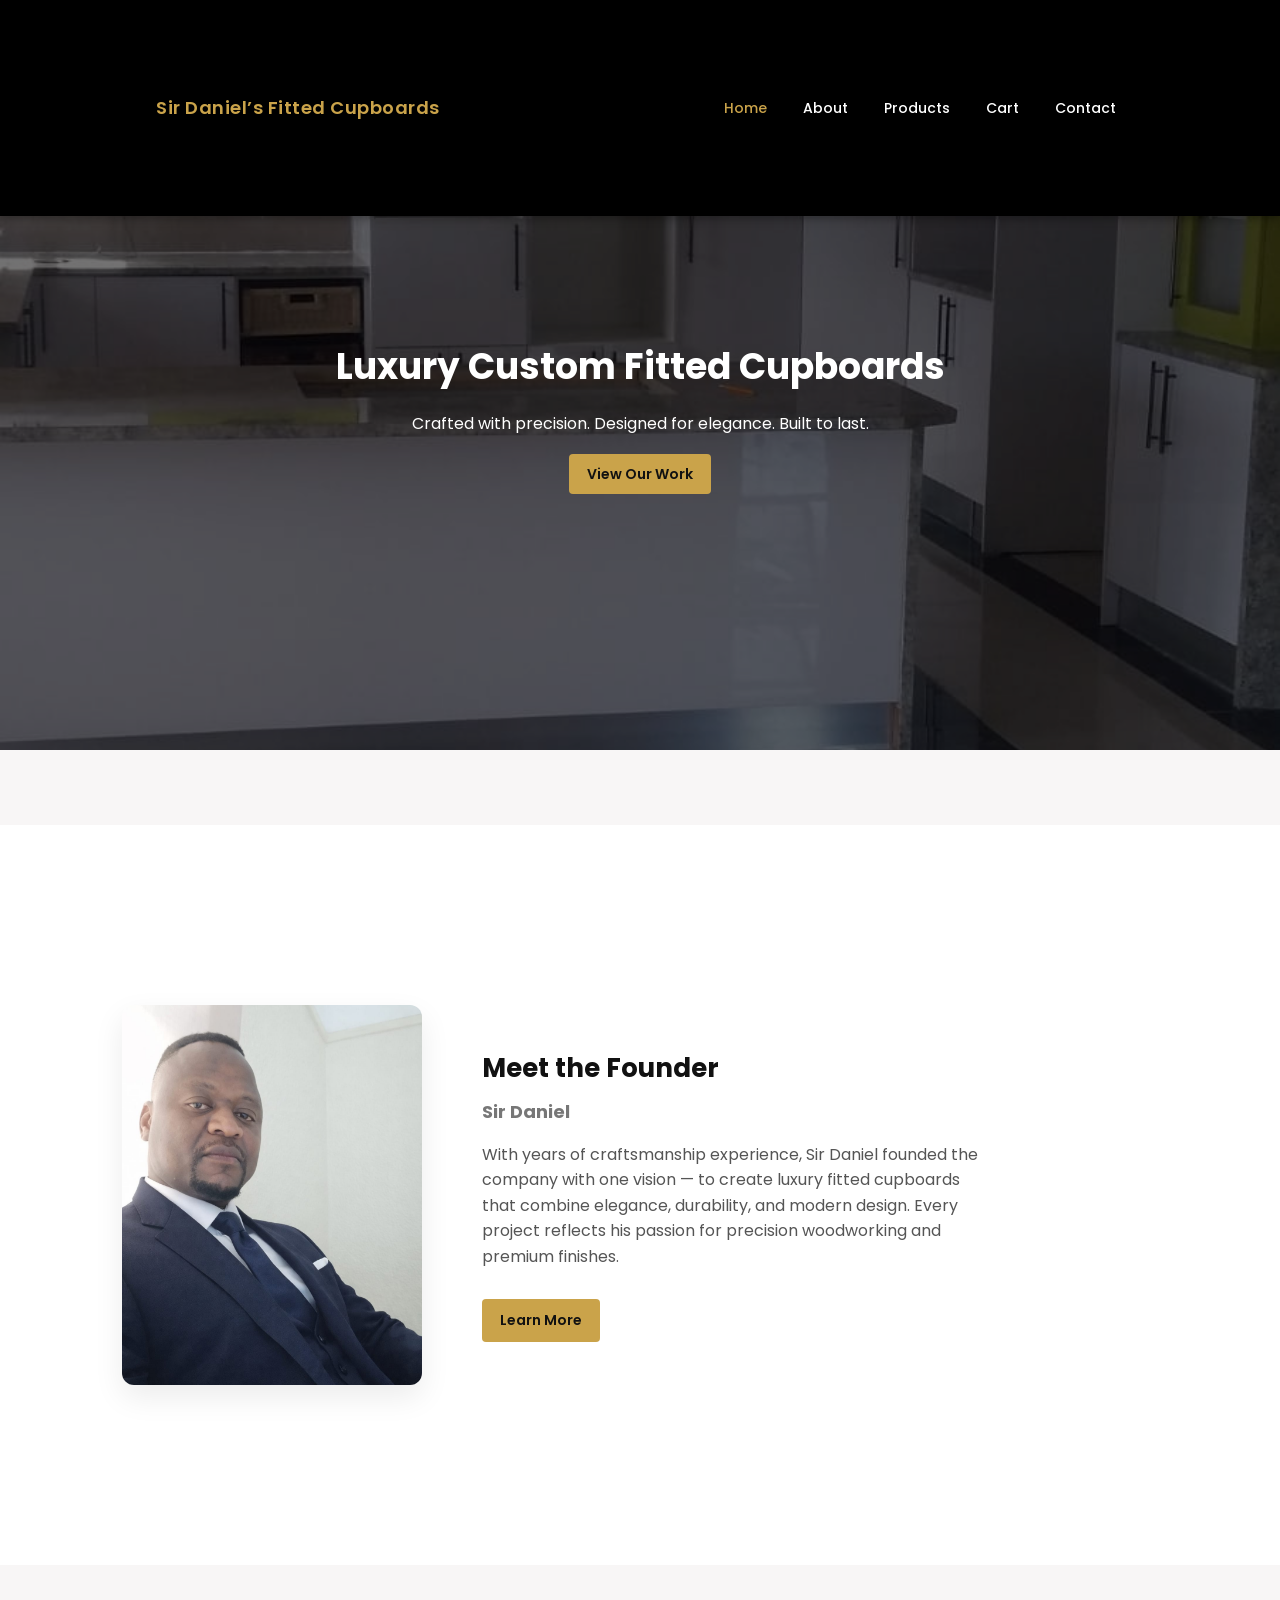
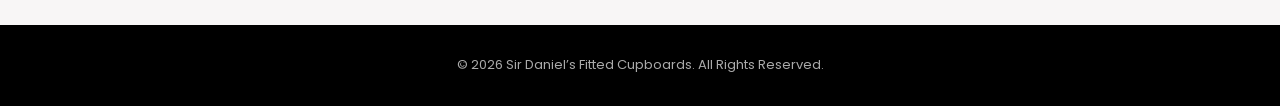
==== sir-daniel/index.html @ 5af6c45e "First upload" ====
<!DOCTYPE html>
<html lang="en">
<head>
<meta charset="UTF-8">
<meta name="viewport" content="width=device-width, initial-scale=1.0">
<title>Sir Daniel’s Fitted Cupboards | Custom Luxury Woodwork</title>

<link href="https://fonts.googleapis.com/css2?family=Poppins:wght@300;400;500;600;700&display=swap" rel="stylesheet">
<link rel="stylesheet" href="../css/styles.css">
</head>

<body>

<!-- ================= NAVBAR ================= -->

<header class="site-header">
  <div class="container nav-inner">
    <div class="logo">
      <a href="index.html">Sir Daniel’s Fitted Cupboards</a>
    </div>

    <nav class="nav-links">
      <a href="index.html" class="active">Home</a>
      <a href="about.html">About</a>
      <a href="products.html">Products</a>
      <a href="cart.html">Cart</a>
      <a href="contact.html">Contact</a>
    </nav>
  </div>
</header>

<!-- ================= HERO SECTION ================= -->

<section class="hero">

  <div class="slide active">
    <img src="../images/img1.jpeg" alt="Luxury Fitted Cupboards">
  </div>

  <div class="slide">
    <img src="../images/img2.jpeg" alt="Modern Wardrobe Design">
  </div>

  <div class="slide">
    <img src="../images/img3.jpeg" alt="Custom Bedroom Cupboards">
  </div>

  <div class="hero-overlay">
    <div class="hero-content">
      <h1>Luxury Custom Fitted Cupboards</h1>
      <p>Crafted with precision. Designed for elegance. Built to last.</p>
      <a href="products.html" class="btn-primary">View Our Work</a>
    </div>
  </div>

</section>

<!-- ================= FOUNDER SECTION ================= -->

<section class="founder-section">
  <div class="container founder-container">

    <div class="founder-image">
      <img src="../images/daniel.jpeg" alt="Founder - Sir Daniel">
    </div>

    <div class="founder-content">
      <h2>Meet the Founder</h2>
      <h3>Sir Daniel</h3>
      <p>
        With years of craftsmanship experience, Sir Daniel founded the company
        with one vision — to create luxury fitted cupboards that combine
        elegance, durability, and modern design. Every project reflects his
        passion for precision woodworking and premium finishes.
      </p>
      <a href="about.html" class="btn-secondary">Learn More</a>
    </div>

  </div>
</section>

<!-- ================= FOOTER ================= -->

<footer class="site-footer">
  <p>© 2026 Sir Daniel’s Fitted Cupboards. All Rights Reserved.</p>
</footer>

<script src="../js/home.js"></script>

</body>
</html>
---- css/styles.css ----
/* =====================================================
   GLOBAL RESET
===================================================== */

/* ==========================================
   NAVBAR
========================================== */

/* ==========================================
   NAVBAR (Consistent Across Pages)
========================================== */

/* ==========================================
   CONTACT SECTION
========================================== */
.contact-section {
  padding: 120px 20px 80px;
  background: #f8f6f6;
  min-height: 100vh;
  display: flex;
  justify-content: center;
  align-items: flex-start;
}

/* ==========================================
   CONTACT CARD
========================================== */
.contact-card {
  background: #fff;
  width: 100%;
  max-width: 750px;
  padding: 45px;
  border-radius: 10px;
  box-shadow: 0 15px 40px rgba(0,0,0,0.08);
}

.contact-card h2 {
  font-size: 26px;
  margin-bottom: 10px;
}

.subtitle {
  color: #777;
  margin-bottom: 30px;
  font-size: 14px;
}

/* ==========================================
   FORM STYLING
========================================== */
form {
  display: flex;
  flex-direction: column;
  gap: 15px;
}

input,
textarea {
  padding: 12px 14px;
  border: 1px solid #ddd;
  border-radius: 6px;
  font-size: 14px;
  font-family: inherit;
  transition: 0.3s ease;
}

input:focus,
textarea:focus {
  border-color: #caa34a;
  outline: none;
  box-shadow: 0 0 0 2px rgba(202,163,74,0.15);
}

textarea {
  resize: vertical;
}

/* Booking Title */
.booking-title {
  margin-top: 20px;
  font-size: 18px;
  color: #111;
  border-bottom: 2px solid #caa34a;
  padding-bottom: 6px;
}

/* ==========================================
   BUTTON
========================================== */
form button {
  margin-top: 15px;
  padding: 12px;
  border: none;
  border-radius: 6px;
  background: #25D366; /* WhatsApp green */
  color: #fff;
  font-weight: 600;
  cursor: pointer;
  transition: 0.3s ease;
}

form button:hover {
  opacity: 0.85;
}

/* ==========================================
   CONTACT INFO SECTION
========================================== */
.contact-info {
  margin-top: 40px;
  padding-top: 25px;
  border-top: 1px solid #eee;
  font-size: 14px;
  color: #555;
}

.contact-info h4 {
  margin-bottom: 10px;
  color: #111;
}

.contact-info p {
  margin-bottom: 8px;
}

/* ==========================================
   RESPONSIVE
========================================== */
@media (max-width: 768px) {

  .contact-card {
    padding: 30px;
  }

  .contact-card h2 {
    font-size: 20px;
  }

  input,
  textarea {
    font-size: 13px;
  }
}
.navbar {
  background: #000;
  padding: 14px 8%;
  display: flex;
  justify-content: center;
}

.nav-container {
  width: 100%;
  max-width: 1200px;
  display: flex;
  justify-content: space-between;
  align-items: center;
}

.logo a {
  color: #caa34a;
  font-size: 18px;
  font-weight: 600;
  text-decoration: none;
}

.nav-links {
  display: flex;
  gap: 20px;
}

.nav-links a {
  color: #fff;
  text-decoration: none;
  font-size: 14px;
  transition: 0.3s ease;
}

.nav-links a:hover,
.nav-links a.active {
  color: #caa34a;
}

/* Cart Count Badge */
.cart-count {
  background: #caa34a;
  color: #111;
  font-size: 12px;
  padding: 2px 6px;
  border-radius: 50px;
  margin-left: 5px;
  font-weight: 600;
}

/* ==========================================
   CART SECTION
========================================== */
.cart-section {
  padding: 120px 20px 80px;
  background: #f8f6f6;
  min-height: 100vh;
}

.cart-container {
  max-width: 900px;
  margin: auto;
  background: #fff;
  padding: 40px;
  border-radius: 10px;
  box-shadow: 0 10px 30px rgba(0,0,0,0.05);
}

.cart-container h2 {
  margin-bottom: 30px;
  font-size: 26px;
  border-bottom: 2px solid #caa34a;
  padding-bottom: 10px;
}

/* Cart Items Area */
#cart-items {
  margin-bottom: 30px;
}

/* Example item styling (if JS adds items) */
.cart-item {
  display: flex;
  justify-content: space-between;
  padding: 15px 0;
  border-bottom: 1px solid #eee;
  font-size: 14px;
}

.cart-item span {
  font-weight: 500;
}

/* ==========================================
   BUTTONS
========================================== */
.cart-container button,
.btn-secondary {
  padding: 10px 18px;
  margin-right: 10px;
  margin-top: 10px;
  border-radius: 4px;
  border: none;
  cursor: pointer;
  font-size: 14px;
  font-weight: 600;
  transition: 0.3s ease;
}

/* WhatsApp Button */
.cart-container button:first-of-type {
  background: #25D366;
  color: #fff;
}

.cart-container button:first-of-type:hover {
  opacity: 0.85;
}

/* Clear Cart Button */
.cart-container button:nth-of-type(2) {
  background: #111;
  color: #fff;
}

.cart-container button:nth-of-type(2):hover {
  background: #caa34a;
  color: #111;
}

/* Email Button (Link Styled as Button) */
.btn-secondary {
  background: #caa34a;
  color: #111;
  text-decoration: none;
  display: inline-block;
}

.btn-secondary:hover {
  background: #a8851c;
  color: #fff;
}

/* ==========================================
   RESPONSIVE
========================================== */
@media (max-width: 768px) {

  .nav-container {
    flex-direction: column;
    gap: 12px;
  }

  .nav-links {
    flex-direction: column;
    align-items: center;
  }

  .cart-container {
    padding: 25px;
  }

  .cart-item {
    flex-direction: column;
    gap: 5px;
  }
}
.navbar {
  background: #000;
  padding: 14px 8%;
  display: flex;
  justify-content: space-between;
  align-items: center;
}

.navbar .logo {
  color: #caa34a;
  font-size: 18px;
  font-weight: 600;
  letter-spacing: 1px;
}

.navbar nav {
  display: flex;
  gap: 20px;
}

.navbar nav a {
  color: #fff;
  text-decoration: none;
  font-size: 14px;
  transition: 0.3s ease;
}

.navbar nav a:hover {
  color: #caa34a;
}

/* ==========================================
   PAGE BANNER
========================================== */
.page-banner {
  background: linear-gradient(rgba(0,0,0,0.65), rgba(0,0,0,0.65)),
              url('../images/img1.jpeg') center/cover no-repeat;
  color: #fff;
  text-align: center;
  padding: 100px 20px;
}

.page-banner h1 {
  font-size: 36px;
  margin-bottom: 15px;
}

.page-banner p {
  font-size: 16px;
  color: #ddd;
}

/* ==========================================
   CONTAINER
========================================== */
.container {
  width: 90%;
  max-width: 1100px;
  margin: auto;
  padding: 80px 0;
}

/* ==========================================
   SECTIONS
========================================== */
.section {
  margin-bottom: 60px;
}

.section h2 {
  font-size: 26px;
  margin-bottom: 20px;
  position: relative;
}

.section h2::after {
  content: "";
  width: 60px;
  height: 3px;
  background: #caa34a;
  display: block;
  margin-top: 8px;
}

.section p {
  color: #555;
  max-width: 700px;
  line-height: 1.7;
}

/* ==========================================
   VALUES GRID
========================================== */
.values {
  display: grid;
  grid-template-columns: repeat(auto-fit, minmax(220px, 1fr));
  gap: 25px;
  margin-top: 30px;
}

.value-box {
  background: #fff;
  padding: 25px;
  border-radius: 8px;
  box-shadow: 0 8px 25px rgba(0,0,0,0.05);
  transition: 0.3s ease;
}

.value-box:hover {
  transform: translateY(-6px);
  box-shadow: 0 15px 35px rgba(0,0,0,0.1);
}

.value-box h3 {
  margin-bottom: 10px;
  font-size: 18px;
  color: #111;
}

.value-box p {
  font-size: 14px;
  color: #666;
}

/* ==========================================
   CALL TO ACTION
========================================== */
.cta {
  background: #111;
  color: #fff;
  text-align: center;
  padding: 70px 20px;
}

.cta h2 {
  font-size: 28px;
  margin-bottom: 25px;
}

.btn {
  display: inline-block;
  background: #caa34a;
  color: #111;
  padding: 12px 24px;
  text-decoration: none;
  font-weight: 600;
  border-radius: 4px;
  transition: 0.3s ease;
}

.btn:hover {
  background: #a8851c;
  color: #fff;
}

/* ==========================================
   FOOTER
========================================== */
.site-footer {
  background: #000;
  color: #aaa;
  text-align: center;
  padding: 30px 20px;
  font-size: 13px;
}

/* ==========================================
   RESPONSIVE
========================================== */
@media (max-width: 768px) {

  .page-banner {
    padding: 80px 20px;
  }

  .page-banner h1 {
    font-size: 24px;
  }

  .section h2 {
    font-size: 20px;
  }

  .cta h2 {
    font-size: 20px;
  }
}
*,
*::before,
*::after {
  margin: 0;
  padding: 0;
  box-sizing: border-box;
}

html {
  scroll-behavior: smooth;
}

body {
  font-family: 'Poppins', 'Segoe UI', sans-serif;
  background: #f8f6f6;
  color: #111;
  line-height: 1.6;
  overflow-x: hidden;
}

/* =====================================================
   CONTAINER
===================================================== */
.container {
  width: 90%;
  max-width: 1200px;
  margin: auto;
  padding: 80px 0;
}

/* =====================================================
   NAVBAR (SMALLER & CLEAN)
===================================================== */
.site-header {
  background: #000;
  position: fixed;
  width: 100%;
  top: 0;
  z-index: 1000;
  padding: 12px 8%;   /* 👈 reduced height */
  box-shadow: 0 3px 8px rgba(0,0,0,0.3);
}

.nav-inner {
  display: flex;
  justify-content: space-between;
  align-items: center;
}

.logo a {
  color: #caa34a;
  font-size: 18px;  /* 👈 smaller logo */
  font-weight: 600;
  text-decoration: none;
  letter-spacing: 0.5px;
}

nav {
  display: flex;
  gap: 20px;
}

nav a {
  color: #fff;   /* 👈 FIXED (was dark before) */
  text-decoration: none;
  font-size: 14px;
  font-weight: 500;
  padding: 5px 8px;
  transition: 0.3s ease;
}

nav a:hover {
  color: #caa34a;
}

nav a.active {
  color: #caa34a;
}

/* Proper spacing for fixed navbar */
.page-content,
.hero,
.founder-section,
.products-section,
.contact-section {
  margin-top: 75px;  /* 👈 adjusted for smaller nav */
}

/* =====================================================
   HERO (MORE PROFESSIONAL HEIGHT)
===================================================== */
.hero {
  position: relative;
  height: 75vh;   /* 👈 reduced from 90vh */
  min-height: 500px;
  overflow: hidden;
  background: #000;
}

.slide {
  position: absolute;
  width: 100%;
  height: 100%;
  opacity: 0;
  transition: opacity 1s ease-in-out;
}

.slide.active {
  opacity: 1;
}

.slide img {
  width: 100%;
  height: 100%;
  object-fit: cover;
}

.hero-overlay {
  position: absolute;
  inset: 0;
  background: rgba(0,0,0,0.55);
  display: flex;
  align-items: center;
  justify-content: center;
  text-align: center;
  color: #fff;
  padding: 20px;
}

.hero-content h1 {
  font-size: 36px;
  margin-bottom: 15px;
}

.hero-content p {
  font-size: 16px;
  margin-bottom: 25px;
}

/* =====================================================
   FOUNDER SECTION
===================================================== */
.founder-section {
  padding: 100px 5%;
  background: #fff;
}

.founder-container {
  display: flex;
  align-items: center;
  gap: 60px;
  max-width: 1100px;
  margin: auto;
}

.founder-image {
  width: 300px;   /* slightly refined */
  height: 380px;
  overflow: hidden;
  border-radius: 12px;
  box-shadow: 0 12px 30px rgba(0,0,0,0.08);
}

.founder-image img {
  width: 100%;
  height: 100%;
  object-fit: cover;
}

.founder-content h2 {
  font-size: 26px;
  margin-bottom: 8px;
}

.founder-content h3 {
  font-size: 18px;
  margin-bottom: 15px;
  color: #777;
}

.founder-content p {
  color: #555;
  margin-bottom: 20px;
  max-width: 500px;
}

/* =====================================================
   BUTTONS
===================================================== */
.btn-primary,
button {
  padding: 10px 18px;
  border-radius: 4px;
  border: none;
  cursor: pointer;
  font-weight: 600;
  font-size: 14px;
  transition: 0.3s ease;
}

.btn-primary {
  background: #caa34a;
  color: #111;
  text-decoration: none;
}

.btn-primary:hover {
  background: #a8851c;
  color: #fff;
}

button {
  background: #111;
  color: #fff;
}

button:hover {
  background: #caa34a;
  color: #111;
}

/* =====================================================
   PRODUCTS GRID
===================================================== */
.products {
  display: grid;
  grid-template-columns: repeat(auto-fit, minmax(260px, 1fr));
  gap: 30px;
}

.product {
  background: #fff;
  padding: 18px;
  border-radius: 8px;
  box-shadow: 0 6px 20px rgba(0,0,0,0.05);
  text-align: center;
  transition: 0.3s ease;
}

.product:hover {
  transform: translateY(-6px);
}

.product img {
  width: 100%;
  height: 220px;
  object-fit: cover;
  border-radius: 6px;
}

.price {
  font-weight: 600;
  margin: 12px 0 15px;
}

/* =====================================================
   FOOTER
===================================================== */
.site-footer {
  background: #000;
  color: #aaa;
  text-align: center;
  padding: 30px 20px;
  font-size: 13px;
  margin-top: 60px;
}

/* =====================================================
   RESPONSIVE
===================================================== */
@media (max-width: 768px) {

  .nav-inner {
    flex-direction: column;
    gap: 12px;
  }

  nav {
    flex-direction: column;
    align-items: center;
    gap: 10px;
  }

  .hero {
    height: 65vh;
  }

  .hero-content h1 {
    font-size: 24px;
  }

  .founder-container {
    flex-direction: column;
    text-align: center;
  }

  .founder-image {
    width: 250px;
    height: 320px;
  }
}
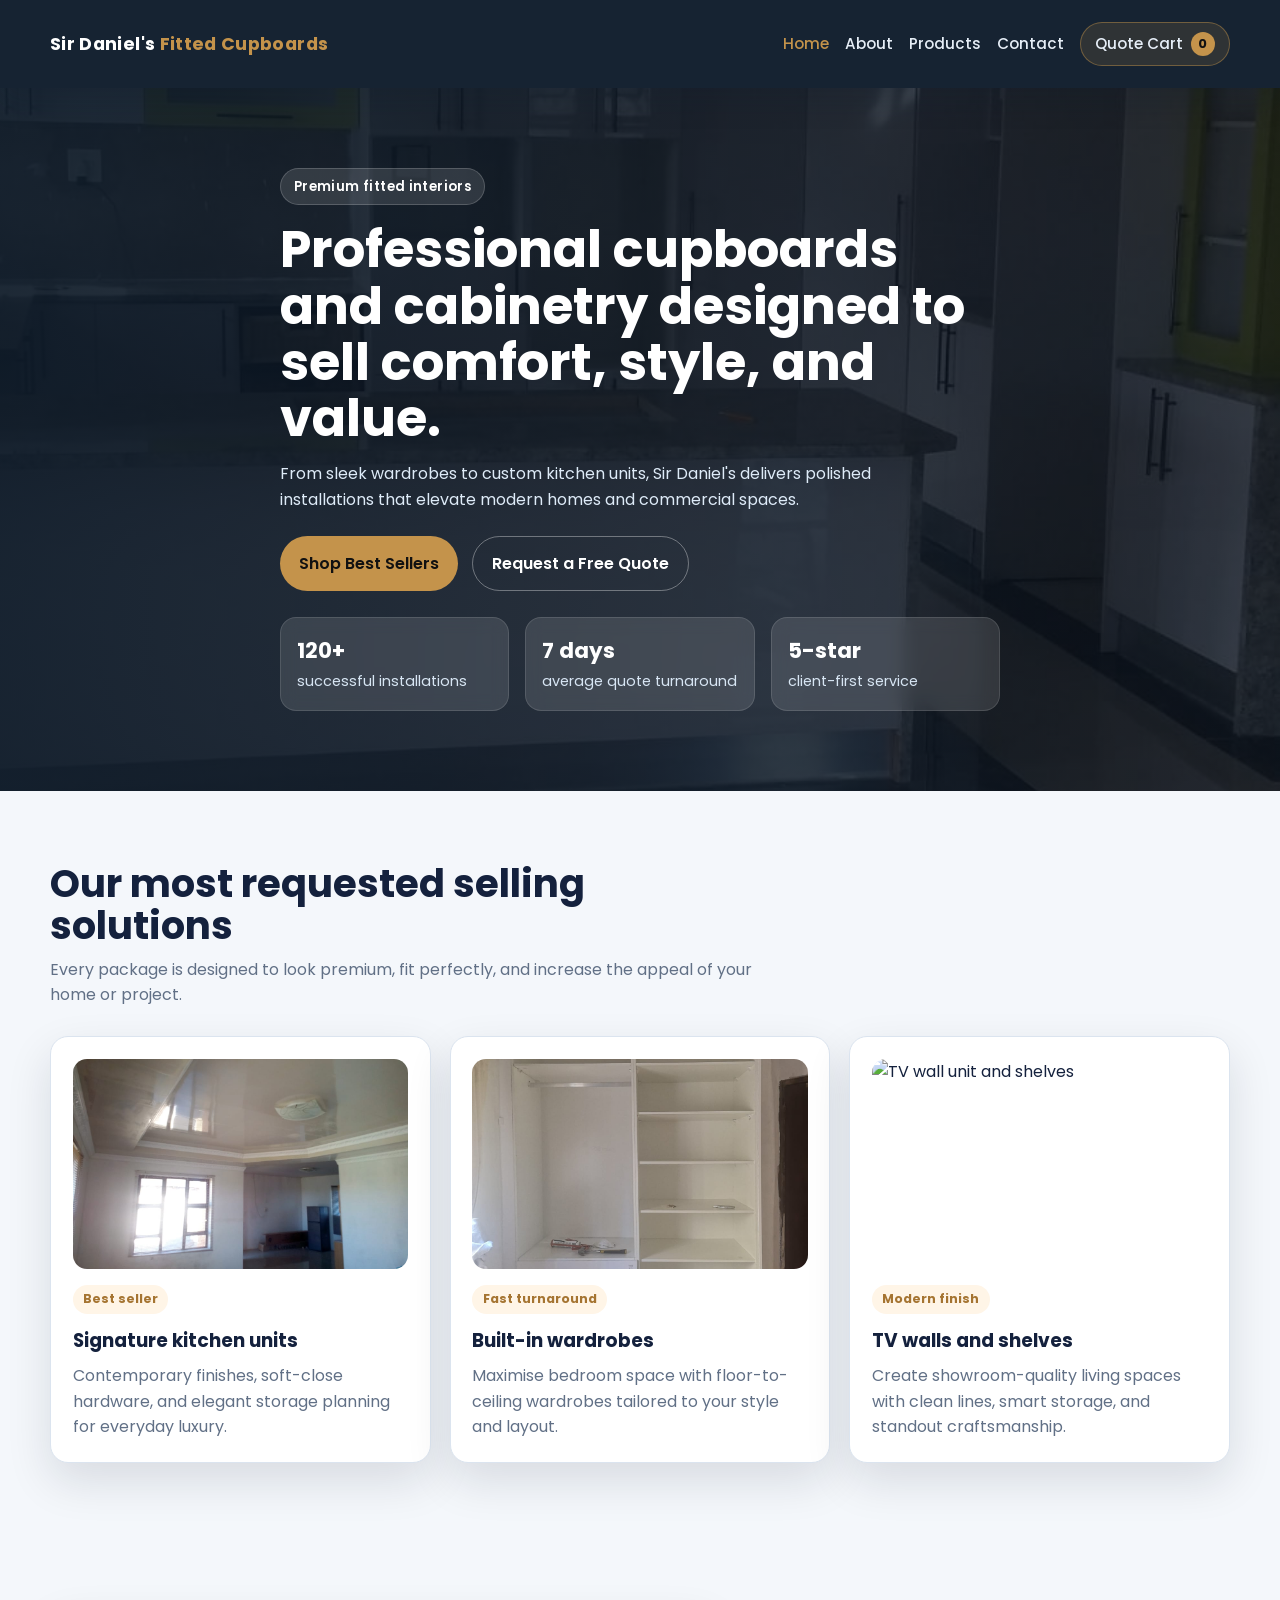
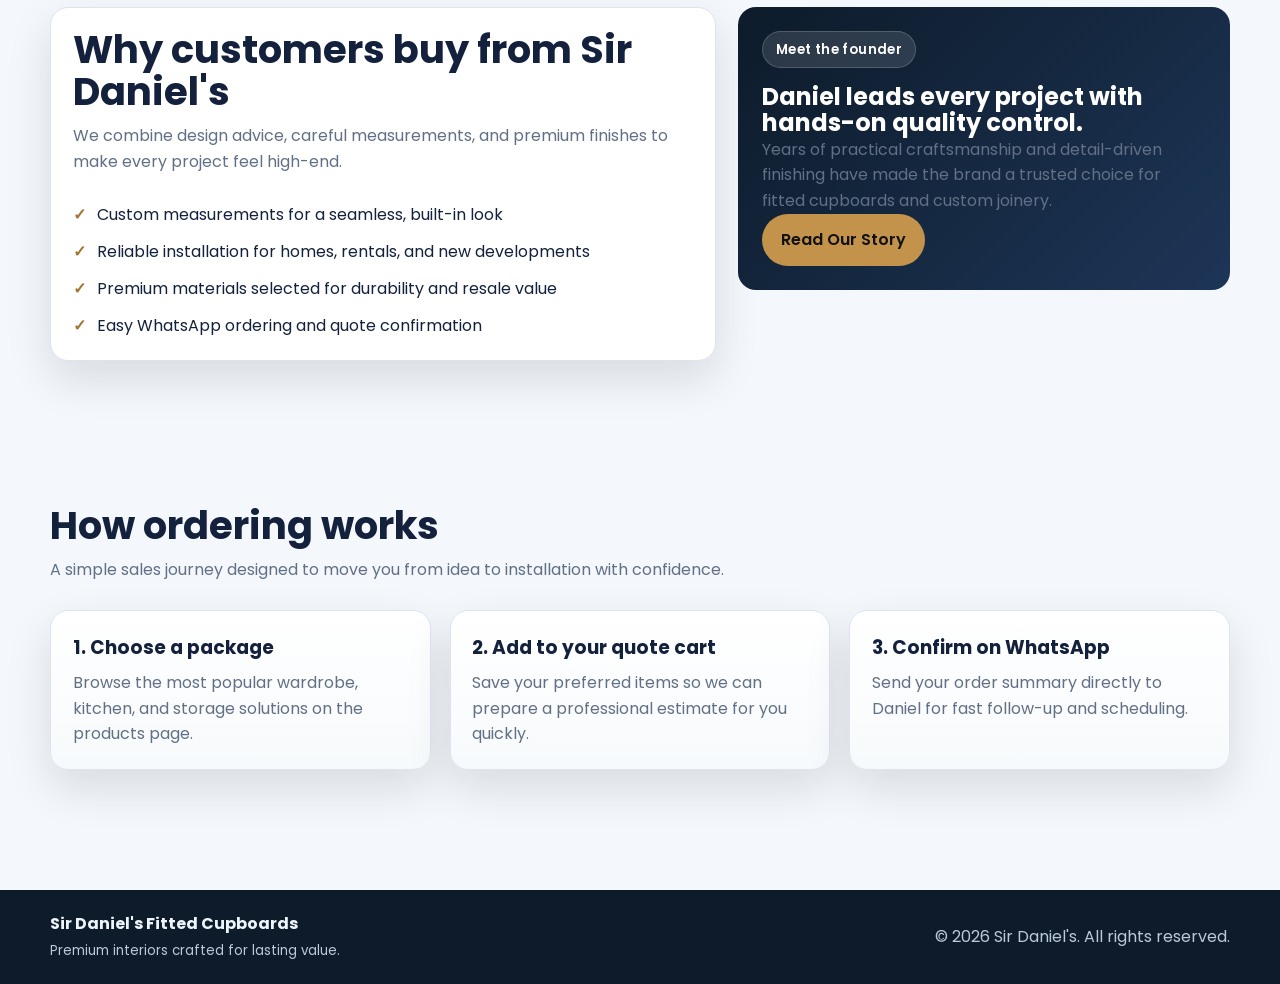
==== commit b6868698: "sir-daniel edited" ====
--- a/sir-daniel/index.html
+++ b/sir-daniel/index.html
@@ -1,91 +1,153 @@
 <!DOCTYPE html>
 <html lang="en">
 <head>
-<meta charset="UTF-8">
-<meta name="viewport" content="width=device-width, initial-scale=1.0">
-<title>Sir Daniel’s Fitted Cupboards | Custom Luxury Woodwork</title>
+  <meta charset="UTF-8">
+  <meta name="viewport" content="width=device-width, initial-scale=1.0">
+  <title>Sir Daniel's Fitted Cupboards | Premium Built-In Solutions</title>
+  <link rel="preconnect" href="https://fonts.googleapis.com">
+  <link rel="preconnect" href="https://fonts.gstatic.com" crossorigin>
+  <link href="https://fonts.googleapis.com/css2?family=Poppins:wght@300;400;500;600;700&display=swap" rel="stylesheet">
+  <link rel="stylesheet" href="../css/styles.css">
+</head>
+<body>
+  <header class="site-header">
+    <div class="container nav-inner">
+      <a class="brand" href="index.html">Sir Daniel's <span>Fitted Cupboards</span></a>
+      <nav class="nav-links">
+        <a href="index.html" class="active">Home</a>
+        <a href="about.html">About</a>
+        <a href="products.html">Products</a>
+        <a href="contact.html">Contact</a>
+        <a href="cart.html" class="cart-pill">Quote Cart <span id="cart-count">0</span></a>
+      </nav>
+    </div>
+  </header>
 
-<link href="https://fonts.googleapis.com/css2?family=Poppins:wght@300;400;500;600;700&display=swap" rel="stylesheet">
-<link rel="stylesheet" href="../css/styles.css">
-</head>
+  <section class="hero">
+    <div class="hero-slides">
+      <div class="slide active"><img src="../images/img1.jpeg" alt="Luxury fitted cupboards in a modern bedroom"></div>
+      <div class="slide"><img src="../images/img2.jpeg" alt="Custom wardrobe installation"></div>
+      <div class="slide"><img src="../images/img3.jpeg" alt="Premium built-in cabinetry"></div>
+    </div>
+    <div class="hero-overlay"></div>
 
-<body>
+    <div class="container hero-content">
+      <span class="eyebrow">Premium fitted interiors</span>
+      <h1>Professional cupboards and cabinetry designed to sell comfort, style, and value.</h1>
+      <p>From sleek wardrobes to custom kitchen units, Sir Daniel's delivers polished installations that elevate modern homes and commercial spaces.</p>
+      <div class="hero-actions">
+        <a href="products.html" class="btn btn-primary">Shop Best Sellers</a>
+        <a href="contact.html" class="btn btn-secondary">Request a Free Quote</a>
+      </div>
 
-<!-- ================= NAVBAR ================= -->
+      <div class="metric-row">
+        <div class="metric-card">
+          <strong>120+</strong>
+          <span>successful installations</span>
+        </div>
+        <div class="metric-card">
+          <strong>7 days</strong>
+          <span>average quote turnaround</span>
+        </div>
+        <div class="metric-card">
+          <strong>5-star</strong>
+          <span>client-first service</span>
+        </div>
+      </div>
+    </div>
+  </section>
 
-<header class="site-header">
-  <div class="container nav-inner">
-    <div class="logo">
-      <a href="index.html">Sir Daniel’s Fitted Cupboards</a>
+  <section class="section">
+    <div class="container">
+      <div class="section-heading">
+        <h2>Our most requested selling solutions</h2>
+        <p>Every package is designed to look premium, fit perfectly, and increase the appeal of your home or project.</p>
+      </div>
+
+      <div class="card-grid">
+        <article class="info-card">
+          <img src="../images/img7.jpeg" alt="Bespoke kitchen cupboards">
+          <span class="badge">Best seller</span>
+          <h3>Signature kitchen units</h3>
+          <p>Contemporary finishes, soft-close hardware, and elegant storage planning for everyday luxury.</p>
+        </article>
+
+        <article class="info-card">
+          <img src="../images/img8.jpeg" alt="Wardrobe installation">
+          <span class="badge">Fast turnaround</span>
+          <h3>Built-in wardrobes</h3>
+          <p>Maximise bedroom space with floor-to-ceiling wardrobes tailored to your style and layout.</p>
+        </article>
+
+        <article class="info-card">
+          <img src="../images/img23.jpeg" alt="TV wall unit and shelves">
+          <span class="badge">Modern finish</span>
+          <h3>TV walls and shelves</h3>
+          <p>Create showroom-quality living spaces with clean lines, smart storage, and standout craftsmanship.</p>
+        </article>
+      </div>
     </div>
+  </section>
 
-    <nav class="nav-links">
-      <a href="index.html" class="active">Home</a>
-      <a href="about.html">About</a>
-      <a href="products.html">Products</a>
-      <a href="cart.html">Cart</a>
-      <a href="contact.html">Contact</a>
-    </nav>
-  </div>
-</header>
+  <section class="section">
+    <div class="container split-layout">
+      <div class="feature-panel">
+        <div class="section-heading">
+          <h2>Why customers buy from Sir Daniel's</h2>
+          <p>We combine design advice, careful measurements, and premium finishes to make every project feel high-end.</p>
+        </div>
+        <ul class="check-list">
+          <li>Custom measurements for a seamless, built-in look</li>
+          <li>Reliable installation for homes, rentals, and new developments</li>
+          <li>Premium materials selected for durability and resale value</li>
+          <li>Easy WhatsApp ordering and quote confirmation</li>
+        </ul>
+      </div>
 
-<!-- ================= HERO SECTION ================= -->
+      <div class="cta-banner">
+        <span class="eyebrow">Meet the founder</span>
+        <h2>Daniel leads every project with hands-on quality control.</h2>
+        <p class="lead">Years of practical craftsmanship and detail-driven finishing have made the brand a trusted choice for fitted cupboards and custom joinery.</p>
+        <a href="about.html" class="btn btn-primary">Read Our Story</a>
+      </div>
+    </div>
+  </section>
 
-<section class="hero">
+  <section class="section">
+    <div class="container">
+      <div class="section-heading">
+        <h2>How ordering works</h2>
+        <p>A simple sales journey designed to move you from idea to installation with confidence.</p>
+      </div>
 
-  <div class="slide active">
-    <img src="../images/img1.jpeg" alt="Luxury Fitted Cupboards">
-  </div>
+      <div class="highlights-grid">
+        <div class="value-card">
+          <h3>1. Choose a package</h3>
+          <p>Browse the most popular wardrobe, kitchen, and storage solutions on the products page.</p>
+        </div>
+        <div class="value-card">
+          <h3>2. Add to your quote cart</h3>
+          <p>Save your preferred items so we can prepare a professional estimate for you quickly.</p>
+        </div>
+        <div class="value-card">
+          <h3>3. Confirm on WhatsApp</h3>
+          <p>Send your order summary directly to Daniel for fast follow-up and scheduling.</p>
+        </div>
+      </div>
+    </div>
+  </section>
 
-  <div class="slide">
-    <img src="../images/img2.jpeg" alt="Modern Wardrobe Design">
-  </div>
+  <footer class="site-footer">
+    <div class="container footer-inner">
+      <div>
+        <strong>Sir Daniel's Fitted Cupboards</strong><br>
+        <small>Premium interiors crafted for lasting value.</small>
+      </div>
+      <p>© 2026 Sir Daniel's. All rights reserved.</p>
+    </div>
+  </footer>
 
-  <div class="slide">
-    <img src="../images/img3.jpeg" alt="Custom Bedroom Cupboards">
-  </div>
-
-  <div class="hero-overlay">
-    <div class="hero-content">
-      <h1>Luxury Custom Fitted Cupboards</h1>
-      <p>Crafted with precision. Designed for elegance. Built to last.</p>
-      <a href="products.html" class="btn-primary">View Our Work</a>
-    </div>
-  </div>
-
-</section>
-
-<!-- ================= FOUNDER SECTION ================= -->
-
-<section class="founder-section">
-  <div class="container founder-container">
-
-    <div class="founder-image">
-      <img src="../images/daniel.jpeg" alt="Founder - Sir Daniel">
-    </div>
-
-    <div class="founder-content">
-      <h2>Meet the Founder</h2>
-      <h3>Sir Daniel</h3>
-      <p>
-        With years of craftsmanship experience, Sir Daniel founded the company
-        with one vision — to create luxury fitted cupboards that combine
-        elegance, durability, and modern design. Every project reflects his
-        passion for precision woodworking and premium finishes.
-      </p>
-      <a href="about.html" class="btn-secondary">Learn More</a>
-    </div>
-
-  </div>
-</section>
-
-<!-- ================= FOOTER ================= -->
-
-<footer class="site-footer">
-  <p>© 2026 Sir Daniel’s Fitted Cupboards. All Rights Reserved.</p>
-</footer>
-
-<script src="../js/home.js"></script>
-
+  <script src="../js/home.js"></script>
+  <script src="../js/cart.js"></script>
 </body>
 </html>
--- a/css/styles.css
+++ b/css/styles.css
@@ -1,506 +1,29 @@
-/* =====================================================
-   GLOBAL RESET
-===================================================== */
-
-/* ==========================================
-   NAVBAR
-========================================== */
-
-/* ==========================================
-   NAVBAR (Consistent Across Pages)
-========================================== */
-
-/* ==========================================
-   CONTACT SECTION
-========================================== */
-.contact-section {
-  padding: 120px 20px 80px;
-  background: #f8f6f6;
-  min-height: 100vh;
-  display: flex;
-  justify-content: center;
-  align-items: flex-start;
-}
-
-/* ==========================================
-   CONTACT CARD
-========================================== */
-.contact-card {
-  background: #fff;
-  width: 100%;
-  max-width: 750px;
-  padding: 45px;
-  border-radius: 10px;
-  box-shadow: 0 15px 40px rgba(0,0,0,0.08);
-}
-
-.contact-card h2 {
-  font-size: 26px;
-  margin-bottom: 10px;
-}
-
-.subtitle {
-  color: #777;
-  margin-bottom: 30px;
-  font-size: 14px;
-}
-
-/* ==========================================
-   FORM STYLING
-========================================== */
-form {
-  display: flex;
-  flex-direction: column;
-  gap: 15px;
-}
-
-input,
-textarea {
-  padding: 12px 14px;
-  border: 1px solid #ddd;
-  border-radius: 6px;
-  font-size: 14px;
-  font-family: inherit;
-  transition: 0.3s ease;
-}
-
-input:focus,
-textarea:focus {
-  border-color: #caa34a;
-  outline: none;
-  box-shadow: 0 0 0 2px rgba(202,163,74,0.15);
-}
-
-textarea {
-  resize: vertical;
-}
-
-/* Booking Title */
-.booking-title {
-  margin-top: 20px;
-  font-size: 18px;
-  color: #111;
-  border-bottom: 2px solid #caa34a;
-  padding-bottom: 6px;
-}
-
-/* ==========================================
-   BUTTON
-========================================== */
-form button {
-  margin-top: 15px;
-  padding: 12px;
-  border: none;
-  border-radius: 6px;
-  background: #25D366; /* WhatsApp green */
-  color: #fff;
-  font-weight: 600;
-  cursor: pointer;
-  transition: 0.3s ease;
-}
-
-form button:hover {
-  opacity: 0.85;
-}
-
-/* ==========================================
-   CONTACT INFO SECTION
-========================================== */
-.contact-info {
-  margin-top: 40px;
-  padding-top: 25px;
-  border-top: 1px solid #eee;
-  font-size: 14px;
-  color: #555;
-}
-
-.contact-info h4 {
-  margin-bottom: 10px;
-  color: #111;
-}
-
-.contact-info p {
-  margin-bottom: 8px;
-}
-
-/* ==========================================
-   RESPONSIVE
-========================================== */
-@media (max-width: 768px) {
-
-  .contact-card {
-    padding: 30px;
-  }
-
-  .contact-card h2 {
-    font-size: 20px;
-  }
-
-  input,
-  textarea {
-    font-size: 13px;
-  }
-}
-.navbar {
-  background: #000;
-  padding: 14px 8%;
-  display: flex;
-  justify-content: center;
-}
-
-.nav-container {
-  width: 100%;
-  max-width: 1200px;
-  display: flex;
-  justify-content: space-between;
-  align-items: center;
-}
-
-.logo a {
-  color: #caa34a;
-  font-size: 18px;
-  font-weight: 600;
-  text-decoration: none;
-}
-
-.nav-links {
-  display: flex;
-  gap: 20px;
-}
-
-.nav-links a {
-  color: #fff;
-  text-decoration: none;
-  font-size: 14px;
-  transition: 0.3s ease;
-}
-
-.nav-links a:hover,
-.nav-links a.active {
-  color: #caa34a;
-}
-
-/* Cart Count Badge */
-.cart-count {
-  background: #caa34a;
-  color: #111;
-  font-size: 12px;
-  padding: 2px 6px;
-  border-radius: 50px;
-  margin-left: 5px;
-  font-weight: 600;
-}
-
-/* ==========================================
-   CART SECTION
-========================================== */
-.cart-section {
-  padding: 120px 20px 80px;
-  background: #f8f6f6;
-  min-height: 100vh;
-}
-
-.cart-container {
-  max-width: 900px;
-  margin: auto;
-  background: #fff;
-  padding: 40px;
-  border-radius: 10px;
-  box-shadow: 0 10px 30px rgba(0,0,0,0.05);
-}
-
-.cart-container h2 {
-  margin-bottom: 30px;
-  font-size: 26px;
-  border-bottom: 2px solid #caa34a;
-  padding-bottom: 10px;
-}
-
-/* Cart Items Area */
-#cart-items {
-  margin-bottom: 30px;
-}
-
-/* Example item styling (if JS adds items) */
-.cart-item {
-  display: flex;
-  justify-content: space-between;
-  padding: 15px 0;
-  border-bottom: 1px solid #eee;
-  font-size: 14px;
-}
-
-.cart-item span {
-  font-weight: 500;
-}
-
-/* ==========================================
-   BUTTONS
-========================================== */
-.cart-container button,
-.btn-secondary {
-  padding: 10px 18px;
-  margin-right: 10px;
-  margin-top: 10px;
-  border-radius: 4px;
-  border: none;
-  cursor: pointer;
-  font-size: 14px;
-  font-weight: 600;
-  transition: 0.3s ease;
-}
-
-/* WhatsApp Button */
-.cart-container button:first-of-type {
-  background: #25D366;
-  color: #fff;
-}
-
-.cart-container button:first-of-type:hover {
-  opacity: 0.85;
-}
-
-/* Clear Cart Button */
-.cart-container button:nth-of-type(2) {
-  background: #111;
-  color: #fff;
-}
-
-.cart-container button:nth-of-type(2):hover {
-  background: #caa34a;
-  color: #111;
-}
-
-/* Email Button (Link Styled as Button) */
-.btn-secondary {
-  background: #caa34a;
-  color: #111;
-  text-decoration: none;
-  display: inline-block;
-}
-
-.btn-secondary:hover {
-  background: #a8851c;
-  color: #fff;
-}
-
-/* ==========================================
-   RESPONSIVE
-========================================== */
-@media (max-width: 768px) {
-
-  .nav-container {
-    flex-direction: column;
-    gap: 12px;
-  }
-
-  .nav-links {
-    flex-direction: column;
-    align-items: center;
-  }
-
-  .cart-container {
-    padding: 25px;
-  }
-
-  .cart-item {
-    flex-direction: column;
-    gap: 5px;
-  }
-}
-.navbar {
-  background: #000;
-  padding: 14px 8%;
-  display: flex;
-  justify-content: space-between;
-  align-items: center;
-}
-
-.navbar .logo {
-  color: #caa34a;
-  font-size: 18px;
-  font-weight: 600;
-  letter-spacing: 1px;
-}
-
-.navbar nav {
-  display: flex;
-  gap: 20px;
-}
-
-.navbar nav a {
-  color: #fff;
-  text-decoration: none;
-  font-size: 14px;
-  transition: 0.3s ease;
-}
-
-.navbar nav a:hover {
-  color: #caa34a;
-}
-
-/* ==========================================
-   PAGE BANNER
-========================================== */
-.page-banner {
-  background: linear-gradient(rgba(0,0,0,0.65), rgba(0,0,0,0.65)),
-              url('../images/img1.jpeg') center/cover no-repeat;
-  color: #fff;
-  text-align: center;
-  padding: 100px 20px;
-}
-
-.page-banner h1 {
-  font-size: 36px;
-  margin-bottom: 15px;
-}
-
-.page-banner p {
-  font-size: 16px;
-  color: #ddd;
-}
-
-/* ==========================================
-   CONTAINER
-========================================== */
-.container {
-  width: 90%;
-  max-width: 1100px;
-  margin: auto;
-  padding: 80px 0;
-}
-
-/* ==========================================
-   SECTIONS
-========================================== */
-.section {
-  margin-bottom: 60px;
-}
-
-.section h2 {
-  font-size: 26px;
-  margin-bottom: 20px;
-  position: relative;
-}
-
-.section h2::after {
-  content: "";
-  width: 60px;
-  height: 3px;
-  background: #caa34a;
-  display: block;
-  margin-top: 8px;
-}
-
-.section p {
-  color: #555;
-  max-width: 700px;
-  line-height: 1.7;
-}
-
-/* ==========================================
-   VALUES GRID
-========================================== */
-.values {
-  display: grid;
-  grid-template-columns: repeat(auto-fit, minmax(220px, 1fr));
-  gap: 25px;
-  margin-top: 30px;
-}
-
-.value-box {
-  background: #fff;
-  padding: 25px;
-  border-radius: 8px;
-  box-shadow: 0 8px 25px rgba(0,0,0,0.05);
-  transition: 0.3s ease;
-}
-
-.value-box:hover {
-  transform: translateY(-6px);
-  box-shadow: 0 15px 35px rgba(0,0,0,0.1);
-}
-
-.value-box h3 {
-  margin-bottom: 10px;
-  font-size: 18px;
-  color: #111;
-}
-
-.value-box p {
-  font-size: 14px;
-  color: #666;
-}
-
-/* ==========================================
-   CALL TO ACTION
-========================================== */
-.cta {
-  background: #111;
-  color: #fff;
-  text-align: center;
-  padding: 70px 20px;
-}
-
-.cta h2 {
-  font-size: 28px;
-  margin-bottom: 25px;
-}
-
-.btn {
-  display: inline-block;
-  background: #caa34a;
-  color: #111;
-  padding: 12px 24px;
-  text-decoration: none;
-  font-weight: 600;
-  border-radius: 4px;
-  transition: 0.3s ease;
-}
-
-.btn:hover {
-  background: #a8851c;
-  color: #fff;
-}
-
-/* ==========================================
-   FOOTER
-========================================== */
-.site-footer {
-  background: #000;
-  color: #aaa;
-  text-align: center;
-  padding: 30px 20px;
-  font-size: 13px;
-}
-
-/* ==========================================
-   RESPONSIVE
-========================================== */
-@media (max-width: 768px) {
-
-  .page-banner {
-    padding: 80px 20px;
-  }
-
-  .page-banner h1 {
-    font-size: 24px;
-  }
-
-  .section h2 {
-    font-size: 20px;
-  }
-
-  .cta h2 {
-    font-size: 20px;
-  }
-}
+:root {
+  --dark: #0d1b2a;
+  --dark-soft: #1d3557;
+  --gold: #c4934b;
+  --gold-deep: #a57431;
+  --text: #14213d;
+  --muted: #617086;
+  --bg: #f4f7fb;
+  --surface: #ffffff;
+  --surface-alt: #eef3f8;
+  --border: #dbe4ef;
+  --success-bg: #e9f9ef;
+  --success-text: #16643d;
+  --error-bg: #fff1f1;
+  --error-text: #ae3c3c;
+  --shadow: 0 18px 45px rgba(13, 27, 42, 0.12);
+  --radius: 18px;
+  --container: 1180px;
+}
+
 *,
 *::before,
 *::after {
+  box-sizing: border-box;
   margin: 0;
   padding: 0;
-  box-sizing: border-box;
 }
 
 html {
@@ -509,97 +32,124 @@
 
 body {
   font-family: 'Poppins', 'Segoe UI', sans-serif;
-  background: #f8f6f6;
-  color: #111;
+  background: var(--bg);
+  color: var(--text);
   line-height: 1.6;
   overflow-x: hidden;
-}
-
-/* =====================================================
-   CONTAINER
-===================================================== */
+  padding-top: 88px;
+}
+
+img {
+  display: block;
+  width: 100%;
+}
+
+a {
+  color: inherit;
+  text-decoration: none;
+}
+
+button,
+input,
+textarea,
+select {
+  font: inherit;
+}
+
 .container {
-  width: 90%;
-  max-width: 1200px;
-  margin: auto;
-  padding: 80px 0;
-}
-
-/* =====================================================
-   NAVBAR (SMALLER & CLEAN)
-===================================================== */
+  width: min(var(--container), calc(100% - 2rem));
+  margin: 0 auto;
+}
+
 .site-header {
-  background: #000;
   position: fixed;
+  top: 0;
+  left: 0;
   width: 100%;
-  top: 0;
   z-index: 1000;
-  padding: 12px 8%;   /* 👈 reduced height */
-  box-shadow: 0 3px 8px rgba(0,0,0,0.3);
+  background: rgba(13, 27, 42, 0.96);
+  box-shadow: 0 12px 30px rgba(13, 27, 42, 0.18);
+  backdrop-filter: blur(10px);
 }
 
 .nav-inner {
   display: flex;
   justify-content: space-between;
   align-items: center;
-}
-
-.logo a {
-  color: #caa34a;
-  font-size: 18px;  /* 👈 smaller logo */
-  font-weight: 600;
-  text-decoration: none;
-  letter-spacing: 0.5px;
-}
-
-nav {
-  display: flex;
-  gap: 20px;
-}
-
-nav a {
-  color: #fff;   /* 👈 FIXED (was dark before) */
-  text-decoration: none;
-  font-size: 14px;
+  gap: 1rem;
+  min-height: 88px;
+  flex-wrap: wrap;
+}
+
+.brand {
+  color: #fff;
+  font-size: 1.1rem;
+  font-weight: 700;
+  letter-spacing: 0.02em;
+}
+
+.brand span {
+  color: var(--gold);
+}
+
+.nav-links {
+  display: flex;
+  align-items: center;
+  gap: 1rem;
+  flex-wrap: wrap;
+}
+
+.nav-links a {
+  color: #e6eef7;
+  font-size: 0.95rem;
   font-weight: 500;
-  padding: 5px 8px;
-  transition: 0.3s ease;
-}
-
-nav a:hover {
-  color: #caa34a;
-}
-
-nav a.active {
-  color: #caa34a;
-}
-
-/* Proper spacing for fixed navbar */
-.page-content,
-.hero,
-.founder-section,
-.products-section,
-.contact-section {
-  margin-top: 75px;  /* 👈 adjusted for smaller nav */
-}
-
-/* =====================================================
-   HERO (MORE PROFESSIONAL HEIGHT)
-===================================================== */
+  transition: color 0.2s ease, transform 0.2s ease;
+}
+
+.nav-links a:hover,
+.nav-links a.active {
+  color: var(--gold);
+}
+
+.cart-pill {
+  display: inline-flex;
+  align-items: center;
+  gap: 0.45rem;
+  padding: 0.55rem 0.9rem;
+  border-radius: 999px;
+  border: 1px solid rgba(196, 147, 75, 0.45);
+  background: rgba(196, 147, 75, 0.14);
+}
+
+.cart-pill span {
+  min-width: 24px;
+  padding: 0.12rem 0.4rem;
+  border-radius: 999px;
+  background: var(--gold);
+  color: #111;
+  font-size: 0.8rem;
+  font-weight: 700;
+  text-align: center;
+}
+
 .hero {
   position: relative;
-  height: 75vh;   /* 👈 reduced from 90vh */
-  min-height: 500px;
+  min-height: 78vh;
+  display: grid;
+  align-items: center;
+  background: var(--dark);
   overflow: hidden;
-  background: #000;
-}
-
+}
+
+.hero-slides,
 .slide {
   position: absolute;
-  width: 100%;
-  height: 100%;
+  inset: 0;
+}
+
+.slide {
   opacity: 0;
-  transition: opacity 1s ease-in-out;
+  transition: opacity 0.8s ease-in-out;
 }
 
 .slide.active {
@@ -607,192 +157,627 @@
 }
 
 .slide img {
-  width: 100%;
   height: 100%;
   object-fit: cover;
+  filter: brightness(0.45);
 }
 
 .hero-overlay {
   position: absolute;
   inset: 0;
-  background: rgba(0,0,0,0.55);
-  display: flex;
+  background: linear-gradient(90deg, rgba(13, 27, 42, 0.84), rgba(13, 27, 42, 0.35));
+}
+
+.hero-content {
+  position: relative;
+  z-index: 2;
+  max-width: 720px;
+  padding: 5rem 0;
+  color: #fff;
+}
+
+.eyebrow {
+  display: inline-flex;
+  align-items: center;
+  gap: 0.35rem;
+  padding: 0.45rem 0.8rem;
+  border-radius: 999px;
+  background: rgba(255, 255, 255, 0.12);
+  border: 1px solid rgba(255, 255, 255, 0.18);
+  font-size: 0.82rem;
+  font-weight: 600;
+  letter-spacing: 0.03em;
+  margin-bottom: 1rem;
+}
+
+.hero-content h1,
+.page-hero h1,
+.section-heading h2,
+.cta-banner h2 {
+  line-height: 1.1;
+}
+
+.hero-content h1 {
+  font-size: clamp(2.3rem, 4vw, 3.8rem);
+  margin-bottom: 0.9rem;
+}
+
+.hero-content p {
+  max-width: 650px;
+  color: #deebf8;
+  margin-bottom: 1.5rem;
+}
+
+.hero-actions,
+.cart-actions {
+  display: flex;
+  flex-wrap: wrap;
+  gap: 0.85rem;
+}
+
+.btn,
+.action-link,
+.filter-btn,
+.remove-btn {
+  transition: all 0.2s ease;
+}
+
+.btn {
+  display: inline-flex;
   align-items: center;
   justify-content: center;
-  text-align: center;
-  color: #fff;
-  padding: 20px;
-}
-
-.hero-content h1 {
-  font-size: 36px;
-  margin-bottom: 15px;
-}
-
-.hero-content p {
-  font-size: 16px;
-  margin-bottom: 25px;
-}
-
-/* =====================================================
-   FOUNDER SECTION
-===================================================== */
-.founder-section {
-  padding: 100px 5%;
-  background: #fff;
-}
-
-.founder-container {
-  display: flex;
-  align-items: center;
-  gap: 60px;
-  max-width: 1100px;
-  margin: auto;
-}
-
-.founder-image {
-  width: 300px;   /* slightly refined */
-  height: 380px;
+  border: none;
+  border-radius: 999px;
+  padding: 0.85rem 1.2rem;
+  font-weight: 600;
+  cursor: pointer;
+}
+
+.btn-primary {
+  background: var(--gold);
+  color: #111;
+}
+
+.btn-primary:hover {
+  background: #d7a867;
+  transform: translateY(-1px);
+}
+
+.btn-secondary {
+  background: transparent;
+  color: #fff;
+  border: 1px solid rgba(255, 255, 255, 0.35);
+}
+
+.btn-secondary:hover {
+  background: rgba(255, 255, 255, 0.1);
+}
+
+.btn-dark {
+  background: var(--dark);
+  color: #fff;
+}
+
+.btn-dark:hover {
+  background: var(--dark-soft);
+}
+
+.metric-row {
+  display: grid;
+  grid-template-columns: repeat(3, minmax(0, 1fr));
+  gap: 1rem;
+  margin-top: 1.6rem;
+}
+
+.metric-card {
+  padding: 1rem;
+  border-radius: 16px;
+  background: rgba(255, 255, 255, 0.12);
+  border: 1px solid rgba(255, 255, 255, 0.12);
+  backdrop-filter: blur(8px);
+}
+
+.metric-card strong {
+  display: block;
+  font-size: 1.35rem;
+  color: #fff;
+}
+
+.metric-card span {
+  color: #d8e6f4;
+  font-size: 0.9rem;
+}
+
+.section {
+  padding: 4.5rem 0;
+}
+
+.section-heading {
+  max-width: 720px;
+  margin-bottom: 1.75rem;
+}
+
+.section-heading h2 {
+  font-size: clamp(1.9rem, 3vw, 2.5rem);
+  margin-bottom: 0.6rem;
+}
+
+.section-heading p,
+.lead,
+.info-card p,
+.value-card p,
+.contact-side-card p,
+.cart-item p,
+.page-hero p {
+  color: var(--muted);
+}
+
+.page-hero {
+  background: linear-gradient(135deg, var(--dark), var(--dark-soft));
+  color: #fff;
+  padding: 4rem 0 2.5rem;
+}
+
+.page-hero h1 {
+  font-size: clamp(2rem, 3vw, 3.1rem);
+  margin-bottom: 0.8rem;
+}
+
+.page-hero p {
+  max-width: 700px;
+  color: #dde8f5;
+}
+
+.card-grid,
+.value-grid,
+.product-grid,
+.highlights-grid,
+.stat-grid {
+  display: grid;
+  grid-template-columns: repeat(auto-fit, minmax(220px, 1fr));
+  gap: 1.2rem;
+}
+
+.info-card,
+.value-card,
+.contact-card,
+.contact-side-card,
+.cart-panel,
+.quote-banner,
+.feature-panel {
+  background: var(--surface);
+  border: 1px solid var(--border);
+  border-radius: var(--radius);
+  box-shadow: var(--shadow);
+}
+
+.info-card,
+.value-card,
+.contact-side-card,
+.feature-panel,
+.quote-banner {
+  padding: 1.35rem;
+}
+
+.info-card img {
+  height: 210px;
+  object-fit: cover;
+  border-radius: 14px;
+  margin-bottom: 1rem;
+}
+
+.badge {
+  display: inline-block;
+  margin-bottom: 0.75rem;
+  padding: 0.3rem 0.65rem;
+  border-radius: 999px;
+  background: #fff5e7;
+  color: var(--gold-deep);
+  font-size: 0.78rem;
+  font-weight: 700;
+}
+
+.info-card h3,
+.value-card h3,
+.feature-panel h3,
+.contact-card h2,
+.cart-panel h2 {
+  margin-bottom: 0.45rem;
+}
+
+.highlights-grid .value-card {
+  background: linear-gradient(180deg, #fff, #f7fafc);
+}
+
+.split-layout,
+.about-layout,
+.contact-layout {
+  display: grid;
+  grid-template-columns: 1.15fr 0.85fr;
+  gap: 1.4rem;
+  align-items: start;
+}
+
+.check-list {
+  list-style: none;
+  display: grid;
+  gap: 0.7rem;
+}
+
+.check-list li {
+  position: relative;
+  padding-left: 1.5rem;
+}
+
+.check-list li::before {
+  content: '✓';
+  position: absolute;
+  left: 0;
+  color: var(--gold-deep);
+  font-weight: 700;
+}
+
+.stat-grid {
+  margin-top: 1rem;
+}
+
+.stat-grid .value-card strong {
+  display: block;
+  font-size: 1.4rem;
+  color: var(--dark);
+}
+
+.horizontal-gallery {
+  display: flex;
+  gap: 1rem;
+  overflow-x: auto;
+  padding: 0.35rem 0 1rem;
+  scroll-snap-type: x proximity;
+}
+
+.horizontal-gallery::-webkit-scrollbar {
+  height: 10px;
+}
+
+.horizontal-gallery::-webkit-scrollbar-thumb {
+  background: rgba(29, 53, 87, 0.35);
+  border-radius: 999px;
+}
+
+.gallery-item {
+  flex: 0 0 260px;
+  background: var(--surface);
+  border: 1px solid var(--border);
+  border-radius: 16px;
   overflow: hidden;
-  border-radius: 12px;
-  box-shadow: 0 12px 30px rgba(0,0,0,0.08);
-}
-
-.founder-image img {
-  width: 100%;
-  height: 100%;
+  box-shadow: 0 12px 28px rgba(13, 27, 42, 0.08);
+  scroll-snap-align: start;
+}
+
+.gallery-item img {
+  height: 190px;
   object-fit: cover;
 }
 
-.founder-content h2 {
-  font-size: 26px;
-  margin-bottom: 8px;
-}
-
-.founder-content h3 {
-  font-size: 18px;
-  margin-bottom: 15px;
-  color: #777;
-}
-
-.founder-content p {
-  color: #555;
-  margin-bottom: 20px;
-  max-width: 500px;
-}
-
-/* =====================================================
-   BUTTONS
-===================================================== */
-.btn-primary,
-button {
-  padding: 10px 18px;
-  border-radius: 4px;
-  border: none;
+.gallery-caption {
+  padding: 0.85rem 1rem;
+  font-size: 0.9rem;
+  font-weight: 600;
+  color: var(--dark);
+}
+
+.filter-bar {
+  display: flex;
+  flex-wrap: wrap;
+  gap: 0.75rem;
+  margin-bottom: 1.5rem;
+}
+
+.filter-btn {
+  border: 1px solid var(--border);
+  background: var(--surface);
+  color: var(--text);
+  border-radius: 999px;
+  padding: 0.65rem 1rem;
   cursor: pointer;
   font-weight: 600;
-  font-size: 14px;
-  transition: 0.3s ease;
-}
-
-.btn-primary {
-  background: #caa34a;
-  color: #111;
-  text-decoration: none;
-}
-
-.btn-primary:hover {
-  background: #a8851c;
-  color: #fff;
-}
-
-button {
-  background: #111;
-  color: #fff;
-}
-
-button:hover {
-  background: #caa34a;
-  color: #111;
-}
-
-/* =====================================================
-   PRODUCTS GRID
-===================================================== */
-.products {
-  display: grid;
-  grid-template-columns: repeat(auto-fit, minmax(260px, 1fr));
-  gap: 30px;
-}
-
-.product {
-  background: #fff;
-  padding: 18px;
-  border-radius: 8px;
-  box-shadow: 0 6px 20px rgba(0,0,0,0.05);
-  text-align: center;
-  transition: 0.3s ease;
-}
-
-.product:hover {
-  transform: translateY(-6px);
-}
-
-.product img {
-  width: 100%;
+}
+
+.filter-btn:hover,
+.filter-btn.active {
+  background: var(--dark);
+  color: #fff;
+  border-color: var(--dark);
+}
+
+.product-card {
+  background: var(--surface);
+  border: 1px solid var(--border);
+  border-radius: var(--radius);
+  overflow: hidden;
+  box-shadow: 0 14px 34px rgba(13, 27, 42, 0.08);
+}
+
+.product-card img {
   height: 220px;
   object-fit: cover;
-  border-radius: 6px;
-}
-
-.price {
+}
+
+.product-body {
+  padding: 1rem;
+}
+
+.product-meta {
+  display: flex;
+  justify-content: space-between;
+  gap: 0.5rem;
+  align-items: center;
+  margin-bottom: 0.5rem;
+}
+
+.product-meta span {
+  background: var(--surface-alt);
+  color: var(--dark-soft);
+  font-size: 0.78rem;
+  padding: 0.25rem 0.55rem;
+  border-radius: 999px;
+}
+
+.product-card h3 {
+  font-size: 1.05rem;
+}
+
+.product-note {
+  margin: 0.8rem 0;
+  color: var(--gold-deep);
+  font-size: 0.9rem;
   font-weight: 600;
-  margin: 12px 0 15px;
-}
-
-/* =====================================================
-   FOOTER
-===================================================== */
+}
+
+.product-actions {
+  display: flex;
+  gap: 0.75rem;
+}
+
+.product-actions button {
+  flex: 1;
+  border: none;
+  border-radius: 999px;
+  padding: 0.75rem 0.95rem;
+  cursor: pointer;
+  font-weight: 600;
+}
+
+.product-actions button:first-child {
+  background: var(--gold);
+  color: #111;
+}
+
+.product-actions button:last-child {
+  background: var(--dark);
+  color: #fff;
+}
+
+.product-actions button.selected {
+  background: #1f8f5f;
+  color: #fff;
+}
+
+.quote-banner {
+  margin-top: 1.5rem;
+  display: flex;
+  justify-content: space-between;
+  align-items: center;
+  gap: 1rem;
+  flex-wrap: wrap;
+}
+
+.contact-card,
+.cart-panel {
+  padding: 1.5rem;
+}
+
+.form-grid {
+  display: grid;
+  grid-template-columns: repeat(2, minmax(0, 1fr));
+  gap: 1rem;
+  margin-top: 1rem;
+}
+
+.form-group {
+  display: grid;
+  gap: 0.4rem;
+}
+
+.form-group.full {
+  grid-column: 1 / -1;
+}
+
+.form-group label {
+  font-weight: 600;
+}
+
+.form-group input,
+.form-group textarea,
+.form-group select {
+  width: 100%;
+  border: 1px solid var(--border);
+  border-radius: 12px;
+  padding: 0.8rem 0.9rem;
+  background: #fff;
+  color: var(--text);
+}
+
+.form-group textarea {
+  min-height: 130px;
+  resize: vertical;
+}
+
+.quick-links {
+  display: grid;
+  gap: 0.8rem;
+  margin-top: 1rem;
+}
+
+.contact-link {
+  display: block;
+  padding: 0.9rem 1rem;
+  border-radius: 12px;
+  background: var(--surface-alt);
+  font-weight: 600;
+}
+
+.message {
+  display: none;
+  margin-top: 0.9rem;
+  padding: 0.8rem 0.9rem;
+  border-radius: 12px;
+}
+
+.message.success,
+.message.error {
+  display: block;
+}
+
+.message.success {
+  background: var(--success-bg);
+  color: var(--success-text);
+}
+
+.message.error {
+  background: var(--error-bg);
+  color: var(--error-text);
+}
+
+.cart-item {
+  display: flex;
+  justify-content: space-between;
+  gap: 1rem;
+  align-items: flex-start;
+  padding: 1rem 0;
+  border-bottom: 1px solid var(--border);
+}
+
+.cart-item:last-of-type {
+  border-bottom: 0;
+}
+
+.item-copy h4 {
+  margin-bottom: 0.2rem;
+}
+
+.remove-btn {
+  border: 1px solid rgba(174, 60, 60, 0.3);
+  background: transparent;
+  color: var(--error-text);
+  border-radius: 999px;
+  padding: 0.45rem 0.8rem;
+  cursor: pointer;
+}
+
+.remove-btn:hover {
+  background: #fff5f5;
+}
+
+.cart-summary {
+  background: var(--surface-alt);
+  border-radius: 14px;
+  padding: 1rem;
+  margin-top: 1rem;
+}
+
+.action-link {
+  display: inline-flex;
+  align-items: center;
+  justify-content: center;
+  border-radius: 999px;
+  padding: 0.8rem 1.1rem;
+  font-weight: 700;
+}
+
+.action-link.whatsapp {
+  background: #25d366;
+  color: #0d3a1d;
+}
+
+.action-link.email {
+  background: var(--dark);
+  color: #fff;
+}
+
+.empty-state {
+  color: var(--muted);
+  padding: 0.6rem 0 0.2rem;
+}
+
+.cta-banner {
+  background: linear-gradient(135deg, var(--dark), var(--dark-soft));
+  color: #fff;
+  border-radius: var(--radius);
+  padding: 1.5rem;
+}
+
 .site-footer {
-  background: #000;
-  color: #aaa;
-  text-align: center;
-  padding: 30px 20px;
-  font-size: 13px;
-  margin-top: 60px;
-}
-
-/* =====================================================
-   RESPONSIVE
-===================================================== */
-@media (max-width: 768px) {
-
+  margin-top: 3rem;
+  background: var(--dark);
+  color: #edf4fb;
+  padding: 1.35rem 0;
+}
+
+.footer-inner {
+  display: flex;
+  align-items: center;
+  justify-content: space-between;
+  gap: 1rem;
+  flex-wrap: wrap;
+}
+
+.site-footer small,
+.site-footer p {
+  color: #bbcadb;
+}
+
+@media (max-width: 900px) {
+  body {
+    padding-top: 104px;
+  }
+
+  .metric-row,
+  .split-layout,
+  .about-layout,
+  .contact-layout,
+  .form-grid {
+    grid-template-columns: 1fr;
+  }
+}
+
+@media (max-width: 640px) {
   .nav-inner {
+    justify-content: center;
+    text-align: center;
+    padding: 0.6rem 0;
+  }
+
+  .nav-links {
+    justify-content: center;
+  }
+
+  .hero {
+    min-height: 85vh;
+  }
+
+  .hero-content {
+    padding: 4rem 0;
+  }
+
+  .quote-banner,
+  .hero-actions,
+  .cart-actions {
     flex-direction: column;
-    gap: 12px;
+    align-items: stretch;
   }
 
-  nav {
+  .product-actions {
     flex-direction: column;
-    align-items: center;
-    gap: 10px;
-  }
-
-  .hero {
-    height: 65vh;
-  }
-
-  .hero-content h1 {
-    font-size: 24px;
-  }
-
-  .founder-container {
-    flex-direction: column;
-    text-align: center;
-  }
-
-  .founder-image {
-    width: 250px;
-    height: 320px;
   }
 }
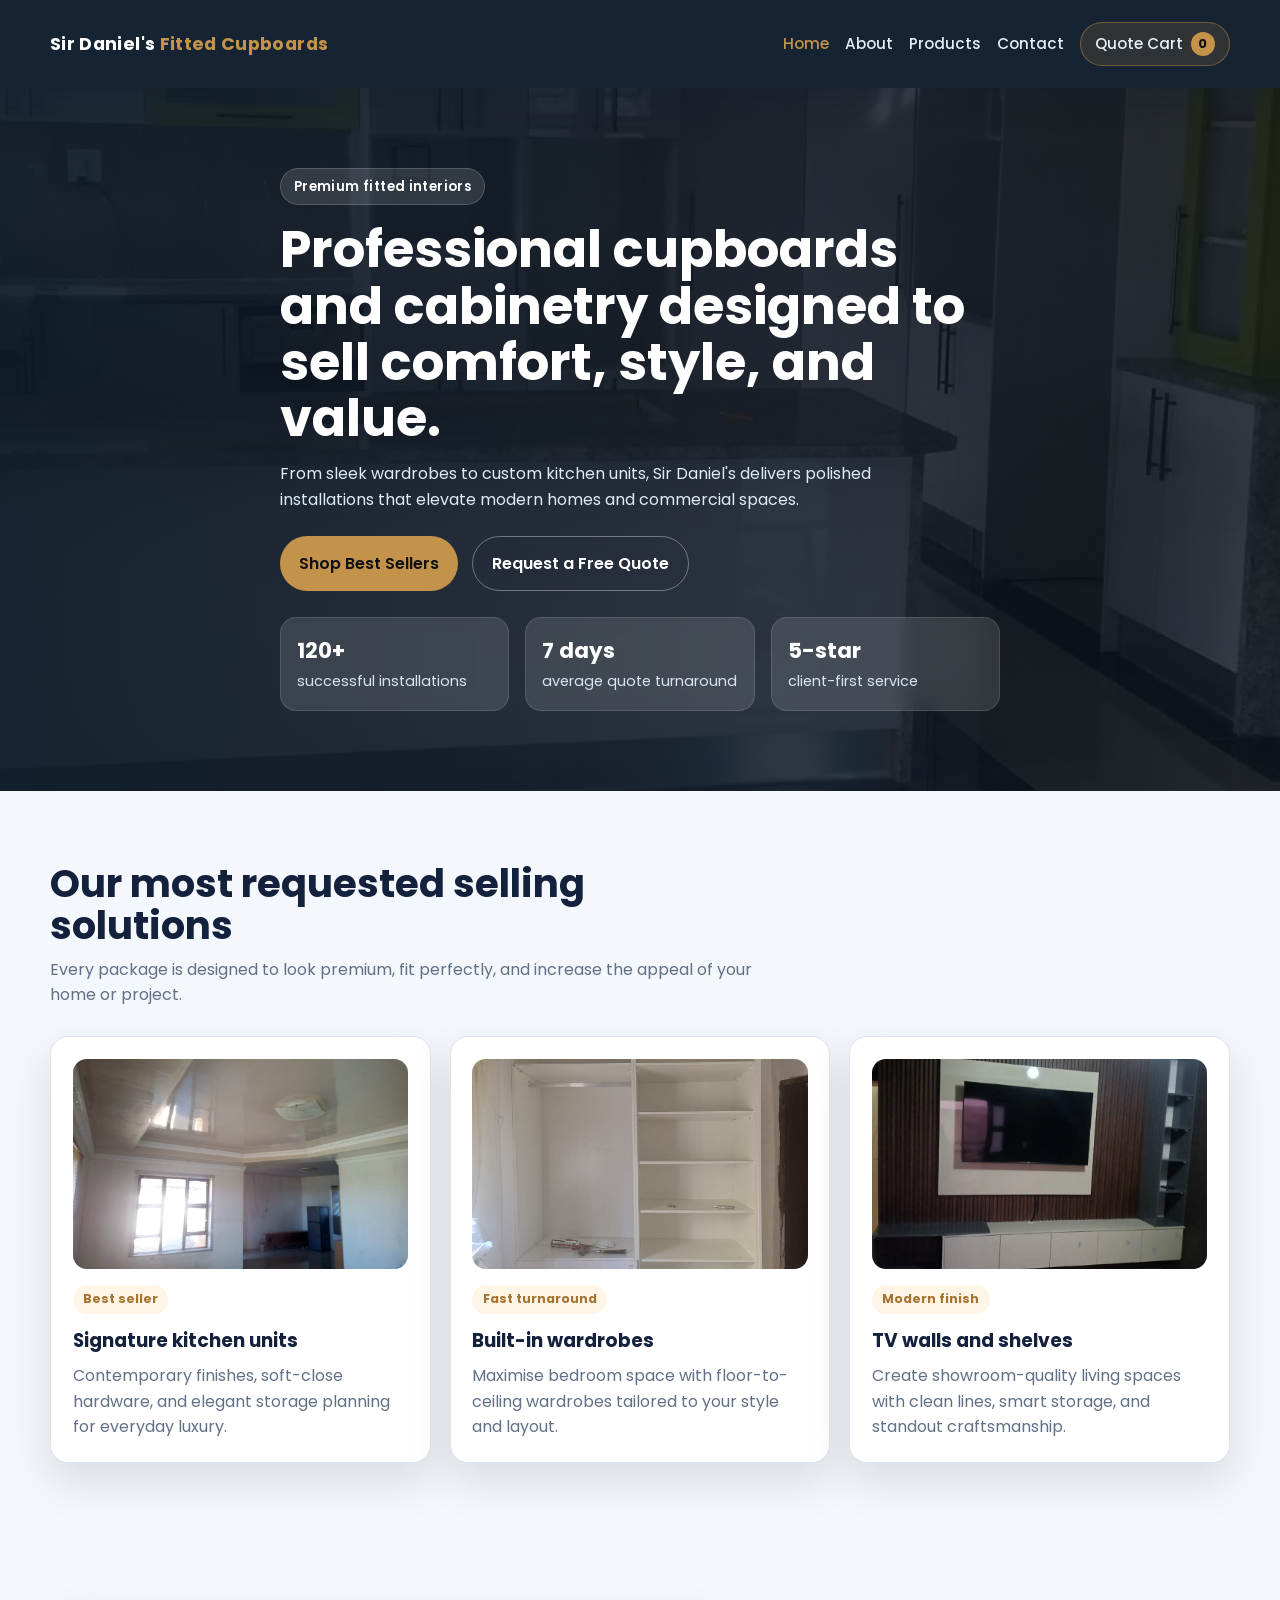
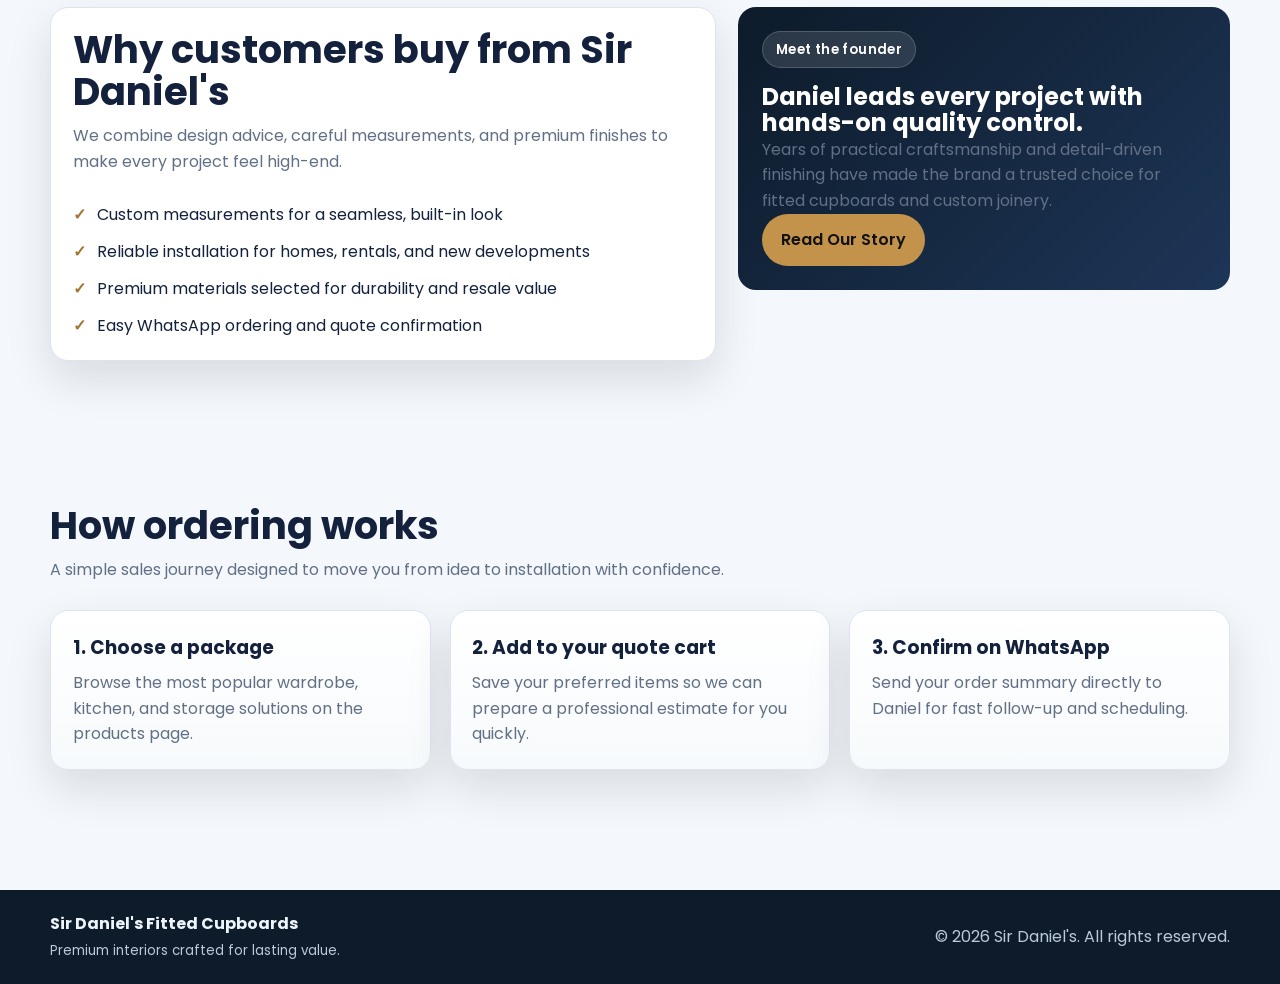
==== commit 921e167b: "Updated website layout and fixed bugs" ====
--- a/sir-daniel/index.html
+++ b/sir-daniel/index.html
@@ -80,7 +80,7 @@
         </article>
 
         <article class="info-card">
-          <img src="../images/img23.jpeg" alt="TV wall unit and shelves">
+          <img src="../images/img 23.jpeg" alt="TV wall unit and shelves">
           <span class="badge">Modern finish</span>
           <h3>TV walls and shelves</h3>
           <p>Create showroom-quality living spaces with clean lines, smart storage, and standout craftsmanship.</p>
--- a/css/styles.css
+++ b/css/styles.css
@@ -460,10 +460,36 @@
 }
 
 .gallery-caption {
-  padding: 0.85rem 1rem;
-  font-size: 0.9rem;
-  font-weight: 600;
+  display: grid;
+  gap: 0.25rem;
+  padding: 0.85rem 1rem 0.35rem;
   color: var(--dark);
+}
+
+.gallery-caption strong {
+  font-size: 0.95rem;
+}
+
+.gallery-caption span {
+  font-size: 0.82rem;
+  color: var(--muted);
+}
+
+.gallery-add-btn {
+  width: calc(100% - 2rem);
+  margin: 0 1rem 1rem;
+  border: none;
+  border-radius: 999px;
+  padding: 0.7rem 0.9rem;
+  background: var(--gold);
+  color: #111;
+  font-weight: 700;
+  cursor: pointer;
+}
+
+.gallery-add-btn.selected {
+  background: #1f8f5f;
+  color: #fff;
 }
 
 .filter-bar {
